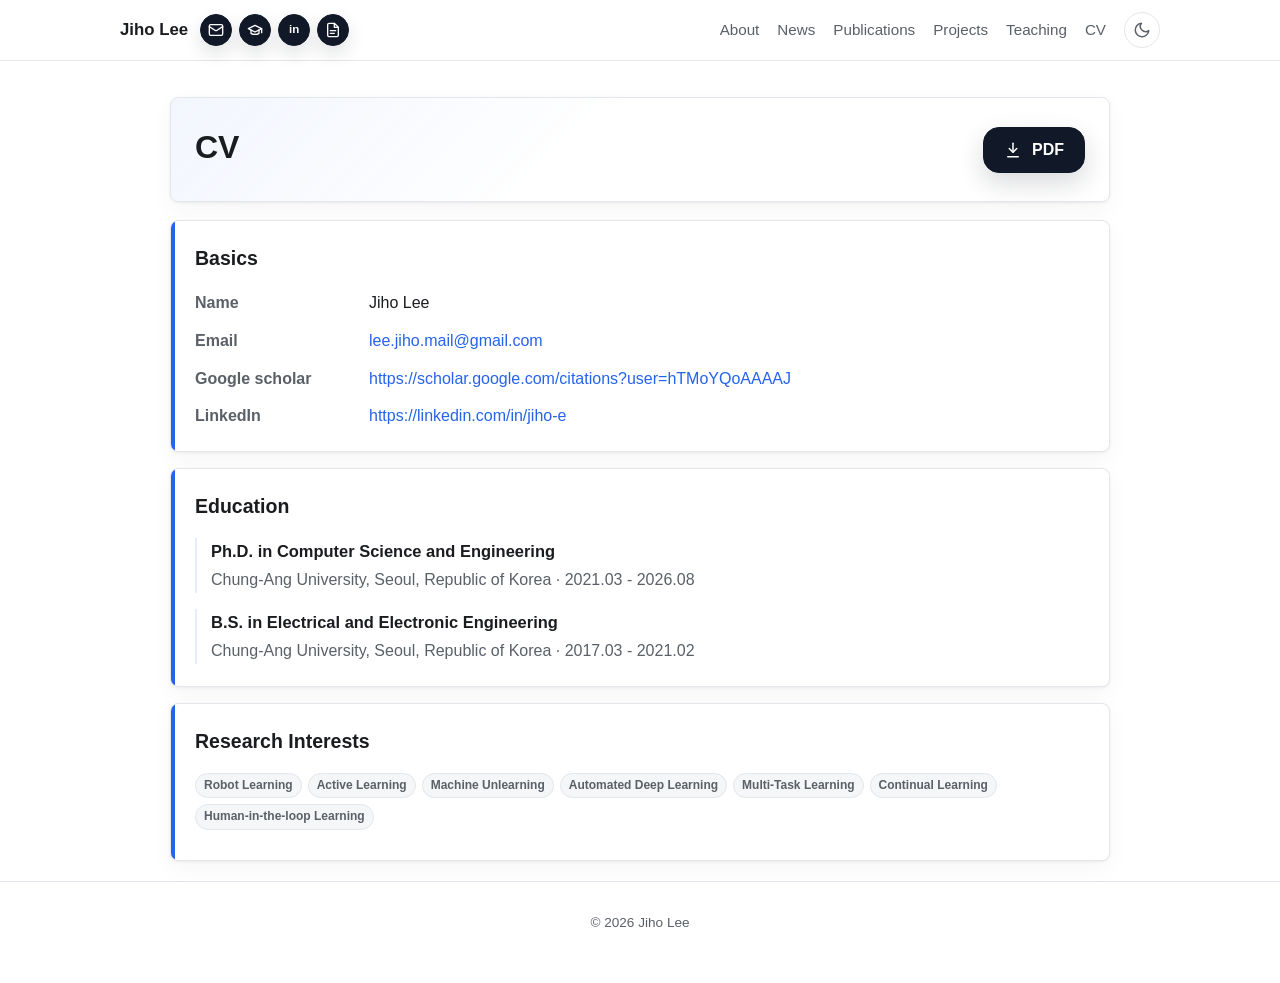
==== cv.html @ f9e29b37 "Initial personal page" ====
<!DOCTYPE html>
<html lang="en" data-theme="light">
<head>
  <meta charset="UTF-8" />
  <meta name="viewport" content="width=device-width, initial-scale=1.0" />
  <title>CV | Jiho Lee</title>
  <meta name="description" content="CV of Jiho Lee, Chung-Ang University." />
  <link rel="icon" href="assets/icon.svg" type="image/svg+xml" />
  <link rel="stylesheet" href="css/style.css" />
  <script>
    (function () {
      try {
        var stored = localStorage.getItem("theme");
        var prefersDark = window.matchMedia("(prefers-color-scheme: dark)").matches;
        var theme = stored || (prefersDark ? "dark" : "light");
        document.documentElement.setAttribute("data-theme", theme);
      } catch (e) {}
    })();
  </script>
</head>
<body>
  <svg class="icon-sprite" xmlns="http://www.w3.org/2000/svg" aria-hidden="true">
    <symbol id="icon-mail" viewBox="0 0 24 24">
      <rect width="20" height="16" x="2" y="4" rx="2"></rect>
      <path d="m22 7-8.97 5.7a1.94 1.94 0 0 1-2.06 0L2 7"></path>
    </symbol>
    <symbol id="icon-scholar" viewBox="0 0 24 24">
      <path d="M22 10 12 5 2 10l10 5 10-5z"></path>
      <path d="M6 12v5c3.2 2.2 8.8 2.2 12 0v-5"></path>
      <path d="M22 10v6"></path>
    </symbol>
    <symbol id="icon-file" viewBox="0 0 24 24">
      <path d="M14 2H6a2 2 0 0 0-2 2v16a2 2 0 0 0 2 2h12a2 2 0 0 0 2-2V8z"></path>
      <path d="M14 2v6h6"></path>
      <path d="M8 13h8"></path>
      <path d="M8 17h6"></path>
    </symbol>
    <symbol id="icon-download" viewBox="0 0 24 24">
      <path d="M12 3v12"></path>
      <path d="m7 10 5 5 5-5"></path>
      <path d="M5 21h14"></path>
    </symbol>
  </svg>
  <header class="topbar">
    <nav class="nav container">
      <div class="brand-group">
        <a class="brand" href="index.html">Jiho&nbsp;Lee</a>
        <div class="brand-socials" aria-label="Profile links">
          <a class="brand-icon" href="mailto:lee.jiho.mail@gmail.com" aria-label="Email" title="Email"><svg aria-hidden="true"><use href="#icon-mail"></use></svg></a>
          <a class="brand-icon" href="https://scholar.google.com/citations?user=hTMoYQoAAAAJ" target="_blank" rel="noopener" aria-label="Google Scholar" title="Google Scholar"><svg aria-hidden="true"><use href="#icon-scholar"></use></svg></a>
          <a class="brand-icon brand-icon-in" href="https://www.linkedin.com/in/jiho-e" target="_blank" rel="noopener" aria-label="LinkedIn" title="LinkedIn">in</a>
          <a class="brand-icon" href="cv.html" aria-label="CV" title="CV"><svg aria-hidden="true"><use href="#icon-file"></use></svg></a>
        </div>
      </div>
      <div class="nav-links">
        <a href="index.html#about">About</a>
        <a href="index.html#news">News</a>
        <a href="index.html#publications">Publications</a>
        <a href="index.html#projects">Projects</a>
        <a href="index.html#teaching">Teaching</a>
        <a href="cv.html">CV</a>
        <button id="theme-toggle" class="theme-toggle" type="button" aria-label="Toggle dark mode" title="Toggle dark mode">
          <svg class="icon-moon" xmlns="http://www.w3.org/2000/svg" viewBox="0 0 24 24" fill="none" stroke="currentColor" stroke-width="2" stroke-linecap="round" stroke-linejoin="round" aria-hidden="true"><path d="M21 12.79A9 9 0 1 1 11.21 3 7 7 0 0 0 21 12.79z"></path></svg>
          <svg class="icon-sun" xmlns="http://www.w3.org/2000/svg" viewBox="0 0 24 24" fill="none" stroke="currentColor" stroke-width="2" stroke-linecap="round" stroke-linejoin="round" aria-hidden="true"><circle cx="12" cy="12" r="5"></circle><line x1="12" y1="1" x2="12" y2="3"></line><line x1="12" y1="21" x2="12" y2="23"></line><line x1="4.22" y1="4.22" x2="5.64" y2="5.64"></line><line x1="18.36" y1="18.36" x2="19.78" y2="19.78"></line><line x1="1" y1="12" x2="3" y2="12"></line><line x1="21" y1="12" x2="23" y2="12"></line><line x1="4.22" y1="19.78" x2="5.64" y2="18.36"></line><line x1="18.36" y1="5.64" x2="19.78" y2="4.22"></line></svg>
        </button>
      </div>
    </nav>
  </header>

  <main class="container cv-main">
    <div class="cv-header">
      <div>
        <h1>CV</h1>
      </div>
      <a class="link-btn" href="https://drive.google.com/file/d/1GBX7mLcFZLv5dvUhRBTlcgIPeSysyjgo/view" target="_blank" rel="noopener"><svg class="link-icon" aria-hidden="true"><use href="#icon-download"></use></svg>PDF</a>
    </div>

    <section class="cv-section">
      <h2>Basics</h2>
      <div class="cv-grid">
        <div class="cv-label">Name</div>
        <div>Jiho Lee</div>
        <div class="cv-label">Email</div>
        <div><a href="mailto:lee.jiho.mail@gmail.com">lee.jiho.mail@gmail.com</a></div>
        <div class="cv-label">Google scholar</div>
        <div><a href="https://scholar.google.com/citations?user=hTMoYQoAAAAJ">https://scholar.google.com/citations?user=hTMoYQoAAAAJ</a></div>
        <div class="cv-label">LinkedIn</div>
        <div><a href="https://linkedin.com/in/jiho-e">https://linkedin.com/in/jiho-e</a></div>

      </div>
    </section>

    <section class="cv-section">
      <h2>Education</h2>
      <div class="cv-item">
        <h3>Ph.D. in Computer Science and Engineering</h3>
        <p>Chung-Ang University, Seoul, Republic of Korea · 2021.03 - 2026.08</p>
      </div>
      <div class="cv-item">
        <h3>B.S. in Electrical and Electronic Engineering</h3>
        <p>Chung-Ang University, Seoul, Republic of Korea · 2017.03 - 2021.02</p>
      </div>
    </section>

    <section class="cv-section">
      <h2>Research Interests</h2>
      <div class="tag-list">
        <span class="tag">Robot Learning</span>
        <span class="tag">Active Learning</span>
        <span class="tag">Machine Unlearning</span>
        <span class="tag">Automated Deep Learning</span>
        <span class="tag">Multi-Task Learning</span>
        <span class="tag">Continual Learning</span>
        <span class="tag">Human-in-the-loop Learning</span>
      </div>
    </section>
  </main>

  <footer class="footer">
    &copy; <span id="year"></span> Jiho Lee
  </footer>

  <script src="js/main.js"></script>
</body>
</html>
---- css/style.css ----
:root {
  --bg: #ffffff;
  --bg-soft: #f5f6f8;
  --surface: #ffffff;
  --border: #e3e6ea;
  --text: #1a1c1f;
  --text-soft: #5a6068;
  --accent: #2563eb;
  --accent-soft: rgba(37, 99, 235, 0.12);
  --accent-faint: rgba(37, 99, 235, 0.06);
  --section-tint: #f7f9fd;
  --shadow: 0 1px 3px rgba(0, 0, 0, 0.06), 0 8px 24px rgba(0, 0, 0, 0.04);
  --radius: 8px;
  --maxw: 1080px;
}

[data-theme="dark"] {
  --bg: #0b0e13;
  --bg-soft: #1c232e;
  --surface: #161d27;
  --border: #38424f;
  --text: #f2f5f8;
  --text-soft: #b9c2cf;
  --accent: #7fb4ff;
  --accent-soft: rgba(127, 180, 255, 0.20);
  --accent-faint: rgba(127, 180, 255, 0.10);
  --section-tint: #121a26;
  --shadow: 0 1px 3px rgba(0, 0, 0, 0.6), 0 10px 28px rgba(0, 0, 0, 0.5);
}

* { box-sizing: border-box; }

html { scroll-behavior: smooth; scroll-padding-top: 72px; }

body {
  margin: 0;
  font-family: -apple-system, BlinkMacSystemFont, "Segoe UI", Roboto, Helvetica, Arial, sans-serif;
  background: var(--bg);
  color: var(--text);
  line-height: 1.6;
  transition: background 0.25s ease, color 0.25s ease;
}

.container { width: 100%; max-width: var(--maxw); margin: 0 auto; padding: 0 20px; }

a { color: var(--accent); text-decoration: none; }
a:hover { text-decoration: underline; }

h1 { font-size: 2rem; margin: 0 0 4px; letter-spacing: 0; }
h2 {
  font-size: 1.62rem;
  margin: 0 0 18px;
  letter-spacing: 0;
  border-bottom: 1px solid var(--border);
  padding-bottom: 8px;
}

section { padding: 40px 0; }

.topbar {
  position: sticky;
  top: 0;
  z-index: 50;
  background: color-mix(in srgb, var(--bg) 88%, transparent);
  backdrop-filter: saturate(180%) blur(10px);
  border-bottom: 1px solid var(--border);
}
.nav { display: flex; align-items: center; justify-content: space-between; min-height: 60px; gap: 16px; }
.brand-group { display: flex; align-items: center; gap: 12px; min-width: 0; }
.brand { font-weight: 700; color: var(--text); font-size: 1.05rem; white-space: nowrap; }
.brand:hover { text-decoration: none; }
.brand-socials { display: flex; align-items: center; gap: 7px; }
.brand-icon {
  width: 32px;
  height: 32px;
  display: inline-flex;
  align-items: center;
  justify-content: center;
  border: 1px solid #111827;
  border-radius: 999px;
  background: #111827;
  color: #ffffff;
  box-shadow: 0 8px 18px rgba(17, 24, 39, 0.12);
  transition: background 0.18s, border-color 0.18s, color 0.18s, box-shadow 0.18s, transform 0.18s;
}
.brand-icon svg {
  width: 16px;
  height: 16px;
  fill: none;
  stroke: currentColor;
  stroke-width: 2;
  stroke-linecap: round;
  stroke-linejoin: round;
}
.brand-icon:hover {
  background: #347cc5;
  border-color: #347cc5;
  color: #ffffff;
  box-shadow: 0 8px 20px rgba(52, 124, 197, 0.24);
  text-decoration: none;
  transform: translateY(-1px);
}
.brand-icon-in {
  font-size: 0.72rem;
  font-weight: 800;
  line-height: 1;
}
.nav-links { display: flex; align-items: center; justify-content: flex-end; gap: 18px; flex-wrap: wrap; }
.nav-links a { color: var(--text-soft); font-size: 0.95rem; font-weight: 500; }
.nav-links a:hover { color: var(--accent); text-decoration: none; }

.theme-toggle {
  width: 36px; height: 36px;
  padding: 0;
  border: 1px solid var(--border);
  background: var(--surface);
  color: var(--text-soft);
  border-radius: 50%;
  cursor: pointer;
  display: inline-flex; align-items: center; justify-content: center;
  transition: border-color 0.2s, color 0.2s, transform 0.2s;
}
.theme-toggle:hover { border-color: var(--accent); color: var(--accent); transform: scale(1.05); }
.theme-toggle svg { width: 18px; height: 18px; display: block; }
.theme-toggle .icon-sun { display: none; }
[data-theme="dark"] .theme-toggle .icon-moon { display: none; }
[data-theme="dark"] .theme-toggle .icon-sun { display: block; }

.about { display: flex; gap: 26px; align-items: flex-start; flex-wrap: wrap; padding-top: 38px; }
.profile-side {
  width: 200px;
  flex: 0 0 200px;
  order: 2;
  align-self: flex-start;
  margin-top: 92px;
}
.avatar {
  display: block;
  width: 100%; height: 240px;
  border-radius: var(--radius);
  object-fit: cover;
  border: 3px solid var(--border);
  background: var(--bg-soft);
  box-shadow: var(--shadow);
}
.photo-note {
  margin: 16px 0 0;
  font-family: "SFMono-Regular", Consolas, "Liberation Mono", Menlo, monospace;
  font-size: 0.86rem;
  line-height: 1.45;
  color: var(--text);
  letter-spacing: 0;
  text-align: center;
}
.photo-note span {
  display: block;
  white-space: nowrap;
}
.photo-note-center {
  margin-top: 3px;
}
.photo-note a {
  color: var(--accent);
  font-weight: 800;
  text-decoration: underline;
  text-underline-offset: 3px;
}
.about-text { flex: 1; min-width: 280px; order: 1; }
.title {
  display: flex;
  align-items: center;
  flex-wrap: wrap;
  gap: 8px 10px;
  color: var(--text-soft);
  font-size: 1.05rem;
  margin: 0 0 14px;
  font-weight: 500;
}
.position-badge {
  display: inline-flex;
  align-items: center;
  max-width: 100%;
  min-height: 30px;
  padding: 6px 12px;
  border: 1px solid rgba(220, 38, 38, 0.26);
  border-radius: 999px;
  background: rgba(220, 38, 38, 0.08);
  color: #dc2626;
  font-size: 0.8rem;
  font-weight: 850;
  line-height: 1.2;
  letter-spacing: 0;
  text-transform: uppercase;
}
.bio { margin: 0 0 14px; }
.about-text .bio { text-align: left; }
.bio-block { margin: 2px 0 18px; }
.bio-lead {
  max-width: 820px;
  margin-bottom: 10px;
  color: var(--text);
  font-size: 1.05rem;
  font-weight: 760;
  line-height: 1.55;
}
.bio-highlight {
  color: var(--accent);
  font-weight: 860;
  padding: 0 3px;
  border-radius: 5px;
  background: linear-gradient(to top, var(--accent-faint) 45%, transparent 45%);
}
.bio-detail {
  position: relative;
  margin: 2px 0 0 8px;
  padding: 4px 0 4px 20px;
}
.bio-detail::before {
  content: "";
  position: absolute;
  left: 3px;
  top: 7px;
  bottom: 7px;
  width: 3px;
  border-radius: 999px;
  background: linear-gradient(180deg, var(--accent), rgba(52, 124, 197, 0.18));
}
.bio-detail .bio {
  position: relative;
  margin-bottom: 12px;
  padding: 8px 0 8px 14px;
  color: var(--text-soft);
  line-height: 1.64;
  background: linear-gradient(90deg, rgba(37, 99, 235, 0.055), transparent 82%);
  border-radius: 8px;
}
.bio-detail b {
  color: var(--text);
  font-weight: 720;
  padding: 0 2px;
  border-radius: 4px;
  background: linear-gradient(to top, rgba(245, 158, 11, 0.16) 42%, transparent 42%);
}
.thesis-title {
  display: block;
  margin: 7px 0 0 14px;
  color: var(--text);
  font-size: 0.88rem;
  font-weight: 760;
  line-height: 1.45;
  text-align: left;
  white-space: normal;
  overflow-wrap: break-word;
}
.thesis-title-label {
  display: inline-flex;
  align-items: center;
  min-height: 22px;
  margin-right: 6px;
  padding: 1px 7px;
  border: 1px solid rgba(37, 99, 235, 0.18);
  border-radius: 999px;
  background: var(--accent-faint);
  color: var(--accent);
  font-size: 0.72rem;
  font-weight: 800;
  line-height: 1.2;
  vertical-align: 1px;
}
.bio-detail .bio::before {
  content: "";
  position: absolute;
  left: -20px;
  top: 1.15em;
  width: 9px;
  height: 9px;
  border-radius: 50%;
  background: var(--accent);
  box-shadow: 0 0 0 4px var(--bg), 0 0 0 6px var(--accent-soft);
}
.bio-detail .bio:last-child { margin-bottom: 0; }

.research-keywords {
  display: flex;
  align-items: center;
  flex-wrap: wrap;
  gap: 8px 9px;
  margin: 0 0 18px;
}
.research-keywords-label {
  color: var(--text);
  font-size: 0.86rem;
  font-weight: 800;
  white-space: nowrap;
}
.research-keywords span:not(.research-keywords-label) {
  display: inline-flex;
  align-items: center;
  min-height: 28px;
  padding: 4px 8px;
  border-radius: 999px;
  border: 1px solid rgba(37, 99, 235, 0.20);
  background: rgba(37, 99, 235, 0.07);
  color: var(--accent);
  font-size: 0.8rem;
  font-weight: 750;
  line-height: 1.1;
  white-space: nowrap;
}
.research-keywords span:nth-child(3) {
  border-color: rgba(234, 88, 12, 0.24);
  background: rgba(234, 88, 12, 0.10);
  color: #ea580c;
}
.research-keywords span:nth-child(4) {
  border-color: rgba(220, 38, 38, 0.22);
  background: rgba(220, 38, 38, 0.09);
  color: #dc2626;
}
.research-keywords span:nth-child(5) {
  border-color: rgba(8, 145, 178, 0.22);
  background: rgba(8, 145, 178, 0.09);
  color: #0891b2;
}
.research-keywords span:nth-child(6) {
  border-color: rgba(124, 58, 237, 0.22);
  background: rgba(124, 58, 237, 0.09);
  color: #7c3aed;
}

.links { display: flex; flex-wrap: wrap; gap: 10px; }
.link-btn {
  display: inline-flex;
  align-items: center;
  justify-content: center;
  gap: 10px;
  min-height: 46px;
  padding: 0 20px;
  background: #111827;
  border: 1px solid #111827;
  border-radius: 16px;
  color: #ffffff;
  box-shadow: 0 10px 26px rgba(17, 24, 39, 0.16);
  font-size: 1rem;
  font-weight: 800;
  line-height: 1;
  transition: background 0.18s, border-color 0.18s, box-shadow 0.18s, transform 0.18s;
}
.link-btn:hover {
  background: #347cc5;
  border-color: #347cc5;
  color: #ffffff;
  box-shadow: 0 8px 20px rgba(52, 124, 197, 0.24);
  text-decoration: none;
  transform: translateY(-1px);
}
.icon-sprite {
  position: absolute;
  width: 0;
  height: 0;
  overflow: hidden;
}
.link-icon {
  width: 18px;
  height: 18px;
  flex: 0 0 18px;
  fill: none;
  stroke: currentColor;
  stroke-width: 2;
  stroke-linecap: round;
  stroke-linejoin: round;
}
.link-icon-in {
  display: inline-flex;
  align-items: center;
  justify-content: center;
  border: 1.7px solid currentColor;
  border-radius: 3px;
  font-size: 0.68rem;
  font-weight: 800;
  line-height: 1;
  fill: currentColor;
  stroke: none;
}

.news,
.projects {
  background: var(--section-tint);
  box-shadow: 0 0 0 100vmax var(--section-tint);
  clip-path: inset(0 -100vmax);
}

.news-list { list-style: none; margin: 0; padding: 0; }
.news-list li { display: flex; gap: 14px; padding: 10px 0; border-bottom: 1px solid var(--border); }
.news-list li:last-child { border-bottom: none; }
.news-date {
  flex-shrink: 0;
  font-variant-numeric: tabular-nums;
  color: var(--text-soft);
  font-weight: 700;
  font-size: 0.9rem;
  min-width: 72px;
}
.news-text { color: var(--text); font-size: 1.03rem; white-space: pre-line; }
.news-strong { font-weight: 800; }
.news-link {
  display: inline;
  font-size: inherit;
  font-weight: 700;
  letter-spacing: 0;
  padding: 0;
  border-radius: 0;
  background: transparent;
  color: #60a5fa;
  border: 0;
  text-decoration: underline;
  text-decoration-thickness: 1.5px;
  text-underline-offset: 3px;
  vertical-align: baseline;
  white-space: normal;
}
.news-link:hover {
  color: #3b82f6;
  text-decoration-thickness: 2px;
}
[data-theme="dark"] .news-link:hover { color: #b7d4ff; }
.news-toggle {
  display: inline-flex;
  align-items: center;
  justify-content: center;
  min-height: 38px;
  margin-top: 18px;
  padding: 0 18px;
  border: 1px solid var(--border);
  border-radius: 14px;
  background: var(--surface);
  color: var(--text-soft);
  font: inherit;
  font-size: 0.9rem;
  font-weight: 750;
  cursor: pointer;
  transition: border-color 0.18s, color 0.18s, background 0.18s, transform 0.18s;
}
.news-toggle:hover {
  border-color: var(--accent);
  color: var(--accent);
  background: var(--accent-faint);
  transform: translateY(-1px);
}

.section-heading {
  display: flex;
  align-items: flex-end;
  justify-content: space-between;
  gap: 16px;
  margin: 0 0 18px;
  border-bottom: 1px solid var(--border);
  padding-bottom: 8px;
}
.section-heading h2 {
  margin: 0;
  border-bottom: 0;
  padding-bottom: 0;
}
.pub-view-filters {
  display: inline-flex;
  align-items: center;
  gap: 6px;
  padding: 3px;
  border: 1px solid var(--border);
  border-radius: 999px;
  background: var(--bg-soft);
  flex-wrap: wrap;
}
.pub-view-filters .keyword-btn {
  border-color: transparent;
  background: transparent;
}
.pub-view-filters .keyword-btn:hover {
  background: var(--surface);
  border-color: var(--border);
}
.pub-view-filters .keyword-btn.active {
  background: var(--accent);
  border-color: var(--accent);
  color: #ffffff;
}
.pub-controls { display: flex; gap: 12px; align-items: center; margin-bottom: 12px; }
.pub-search {
  flex: 1; min-width: 220px;
  padding: 9px 13px;
  border: 1px solid var(--border);
  border-radius: var(--radius);
  background: var(--surface);
  color: var(--text);
  font-size: 0.92rem;
}
.pub-search:focus { outline: none; border-color: var(--accent); box-shadow: 0 0 0 3px var(--accent-soft); }

.pub-keyword-row {
  display: flex;
  align-items: flex-start;
  gap: 10px;
  margin-bottom: 10px;
}
.pub-filter-caption {
  flex: 0 0 auto;
  margin-top: 5px;
  color: var(--text-soft);
  font-size: 0.78rem;
  font-weight: 800;
  text-transform: uppercase;
}
.keyword-filters { display: flex; flex-wrap: wrap; gap: 6px; }
.keyword-btn {
  padding: 5px 11px;
  border: 1px solid var(--border);
  background: var(--surface);
  color: var(--text-soft);
  border-radius: 20px;
  font-size: 0.82rem;
  font-weight: 600;
  cursor: pointer;
  transition: all 0.15s;
}
.keyword-btn:hover { border-color: var(--accent); color: var(--accent); }
.keyword-btn.active { background: var(--accent); color: #fff; border-color: var(--accent); }
.keyword-btn.keyword-colored {
  border-color: var(--keyword-border);
  background: var(--keyword-bg);
  color: var(--keyword-color);
}
.keyword-btn.keyword-colored:hover {
  border-color: var(--keyword-color);
  background: var(--keyword-hover-bg);
  color: var(--keyword-color);
}
.keyword-btn.keyword-colored.active {
  border-color: var(--keyword-color);
  background: var(--keyword-color);
  color: #ffffff;
}
.filter-label { color: var(--text-soft); font-size: 0.85rem; margin-bottom: 18px; }

.pub-list { list-style: none; margin: 0; padding: 0; }
.pub-item,
.project-item {
  display: flex;
  gap: 22px;
  padding: 18px;
  margin-bottom: 14px;
  background: var(--surface);
  border: 1px solid var(--border);
  border-radius: var(--radius);
  box-shadow: var(--shadow);
  transition: transform 0.18s ease, border-color 0.18s ease;
}
.pub-item:hover,
.project-item:hover { transform: translateY(-2px); border-color: var(--accent); }

.pub-thumb,
.project-thumb {
  width: 230px;
  height: 160px;
  min-height: 150px;
  flex-shrink: 0;
  border-radius: var(--radius);
  border: 1px solid var(--border);
  background: #ffffff;
  display: flex;
  flex-direction: column;
  align-items: center;
  justify-content: center;
  overflow: hidden;
  text-align: center;
}
.pub-thumb img,
.project-thumb img {
  width: 100%;
  height: 100%;
  object-fit: contain;
  display: block;
  padding: 10px;
  background: #ffffff;
}
.pub-thumb-mark,
.project-thumb-mark { color: var(--accent); font-size: 1.35rem; font-weight: 800; line-height: 1; }
.pub-thumb-note,
.project-thumb-note { color: var(--text-soft); font-size: 0.72rem; font-weight: 600; margin-top: 8px; }
.thumb-label {
  min-height: 150px;
  background: #ffffff;
}
.pub-thumb-status,
.project-thumb-status {
  display: inline-flex;
  align-items: center;
  justify-content: center;
  padding: 7px 12px;
  border-radius: 999px;
  border: 1px solid rgba(90, 96, 104, 0.20);
  background: rgba(90, 96, 104, 0.08);
  color: var(--text-soft);
  font-size: 0.78rem;
  font-weight: 850;
  text-transform: uppercase;
}

.pub-body,
.project-body { flex: 1; min-width: 0; }
.pub-meta,
.project-category {
  color: var(--accent);
  font-size: 0.82rem;
  font-weight: 700;
  margin-bottom: 4px;
  display: flex;
  align-items: center;
  flex-wrap: wrap;
  gap: 6px;
}
.pub-meta-under-review { color: var(--text-soft); }
.pub-title,
.project-title { font-weight: 720; font-size: 1.1rem; margin: 0 0 4px; letter-spacing: 0; }
.project-desc { margin: 0 0 8px; color: var(--text); font-size: 1rem; }
.project-details { margin: 0 0 8px; padding-left: 18px; color: var(--text-soft); font-size: 0.9rem; }

.pub-note {
  display: inline-block;
  font-size: 0.72rem;
  font-weight: 700;
  letter-spacing: 0;
  text-transform: none;
  color: var(--accent);
  background: var(--accent-soft);
  padding: 2px 8px;
  border-radius: 6px;
  vertical-align: middle;
}
.pub-authors { color: var(--text-soft); font-size: 0.9rem; margin: 0 0 8px; display: block; }
.pub-authors .me {
  color: var(--text);
  font-weight: 700;
  text-decoration: underline;
  text-decoration-thickness: 1.5px;
  text-underline-offset: 3px;
}

.tag-list { display: flex; flex-wrap: wrap; gap: 6px; margin: 8px 0; }
.tag {
  font-size: 0.75rem;
  font-weight: 650;
  padding: 2px 8px;
  border-radius: 999px;
  background: var(--bg-soft);
  color: var(--text-soft);
  border: 1px solid var(--border);
}
.tag.keyword-colored {
  background: var(--keyword-bg);
  color: var(--keyword-color);
  border-color: var(--keyword-border);
}

.pub-links { display: flex; flex-wrap: wrap; gap: 8px; margin-top: 10px; }
.chip {
  display: inline-flex;
  align-items: center;
  justify-content: center;
  gap: 7px;
  min-height: 34px;
  padding: 0 13px;
  border-radius: 10px;
  background: #111827;
  color: #ffffff;
  border: 1px solid #111827;
  box-shadow: 0 6px 16px rgba(17, 24, 39, 0.12);
  font-size: 0.82rem;
  font-weight: 750;
  line-height: 1;
  transition: background 0.18s, border-color 0.18s, box-shadow 0.18s, transform 0.18s;
}
.chip:hover {
  background: #347cc5;
  border-color: #347cc5;
  color: #ffffff;
  text-decoration: none;
  box-shadow: 0 8px 20px rgba(52, 124, 197, 0.24);
  transform: translateY(-1px);
}
.chip-code:hover { background: #347cc5; border-color: #347cc5; }
.chip-muted {
  color: var(--text-soft);
  background: var(--bg-soft);
  border: 1px dashed var(--border);
  box-shadow: none;
}
.chip-muted:hover {
  color: var(--text-soft);
  background: var(--bg-soft);
  border-color: var(--border);
  transform: none;
}
.chip-icon {
  width: 15px;
  height: 15px;
  flex: 0 0 15px;
  position: relative;
  display: inline-flex;
  align-items: center;
  justify-content: center;
}
.chip-icon-paper::before,
.chip-icon-pdf::before {
  content: "";
  width: 10px;
  height: 13px;
  border: 1.7px solid currentColor;
  border-radius: 2px;
}
.chip-icon-paper::after,
.chip-icon-pdf::after {
  content: "";
  position: absolute;
  left: 4px;
  bottom: 4px;
  width: 6px;
  height: 1.6px;
  background: currentColor;
  box-shadow: 0 -4px 0 currentColor;
}
.chip-icon-arxiv::before,
.chip-icon-arxiv::after {
  content: "";
  position: absolute;
  width: 17px;
  height: 1.8px;
  background: currentColor;
  border-radius: 999px;
}
.chip-icon-arxiv::before { transform: rotate(48deg); }
.chip-icon-arxiv::after { transform: rotate(-48deg); }
.chip-icon-code::before {
  content: "GH";
  font-size: 0.68rem;
  font-weight: 900;
}
.chip-icon-video::before {
  content: "";
  width: 0;
  height: 0;
  border-top: 7px solid transparent;
  border-bottom: 7px solid transparent;
  border-left: 11px solid currentColor;
  margin-left: 2px;
}
.chip-icon-project::before {
  content: "";
  width: 12px;
  height: 12px;
  border-top: 2px solid currentColor;
  border-right: 2px solid currentColor;
  transform: translate(-1px, 1px);
}
.chip-icon-project::after {
  content: "";
  position: absolute;
  width: 14px;
  height: 2px;
  background: currentColor;
  border-radius: 999px;
  transform: rotate(-45deg) translate(-1px, 0);
}

.project-list { display: grid; gap: 12px; }
.project-toggle {
  justify-self: start;
  min-height: 38px;
  padding: 0 18px;
  border: 1px solid var(--border);
  border-radius: 14px;
  background: var(--surface);
  color: var(--text-soft);
  font: inherit;
  font-size: 0.9rem;
  font-weight: 750;
  cursor: pointer;
  transition: border-color 0.18s, color 0.18s, background 0.18s, transform 0.18s;
}
.project-toggle:hover {
  border-color: var(--accent);
  color: var(--accent);
  background: var(--accent-faint);
  transform: translateY(-1px);
}
.project-other-list { display: grid; gap: 12px; }
.project-other-list[hidden] { display: none; }
.project-item.project-other { padding-left: 18px; }
.teaching-list { list-style: none; margin: 0; padding: 0; }
.teaching-list li { padding: 11px 0; border-bottom: 1px solid var(--border); color: var(--text-soft); font-size: 1rem; }
.teaching-list li:last-child { border-bottom: none; }
.teaching-list strong { color: var(--text); font-size: 1.04rem; }

.loading { color: var(--text-soft); font-style: italic; padding: 10px 0; }
.error { color: #e5484d; }
.empty { color: var(--text-soft); font-style: italic; }

.footer { padding: 30px 20px 50px; color: var(--text-soft); font-size: 0.85rem; text-align: center; border-top: 1px solid var(--border); margin-top: 20px; }

.cv-main { max-width: 980px; padding-top: 36px; }
.cv-header {
  display: flex;
  gap: 18px;
  align-items: center;
  justify-content: space-between;
  margin-bottom: 18px;
  padding: 24px;
  border: 1px solid var(--border);
  border-radius: var(--radius);
  background: linear-gradient(135deg, var(--accent-faint), var(--surface) 45%);
  box-shadow: var(--shadow);
}
.cv-header p { margin: 8px 0 0; color: var(--text-soft); font-size: 1.02rem; }
.cv-section {
  position: relative;
  padding: 22px 24px;
  margin-bottom: 16px;
  border: 1px solid var(--border);
  border-radius: var(--radius);
  background: var(--surface);
  box-shadow: var(--shadow);
  overflow: hidden;
}
.cv-section::before {
  content: "";
  position: absolute;
  left: 0;
  top: 0;
  bottom: 0;
  width: 4px;
  background: var(--accent);
}
.cv-section h2 {
  margin-bottom: 16px;
  border-bottom: 0;
  padding-bottom: 0;
  font-size: 1.22rem;
}
.cv-grid { display: grid; grid-template-columns: 150px 1fr; gap: 12px 24px; }
.cv-label { color: var(--text-soft); font-weight: 750; }
.cv-item {
  margin: 0 0 16px;
  padding-left: 14px;
  border-left: 2px solid var(--accent-soft);
}
.cv-item:last-child { margin-bottom: 0; }
.cv-item h3 { font-size: 1.03rem; margin: 0 0 3px; letter-spacing: 0; }
.cv-item p { margin: 0; color: var(--text-soft); }

@media (max-width: 720px) {
  .nav { align-items: flex-start; flex-wrap: wrap; padding: 12px 20px; }
  .nav-links { width: 100%; justify-content: flex-start; gap: 10px 12px; }
  .nav-links a { font-size: 0.88rem; }
  .about { flex-direction: column; text-align: left; }
  .profile-side {
    width: 190px;
    flex: 0 0 auto;
    order: 1;
    align-self: center;
    margin-top: 0;
  }
  .avatar { height: 230px; }
  .photo-note { font-size: 0.86rem; }
  .about-text { order: 2; width: 100%; }
  .about-text h1 { text-align: center; }
  .about-text .title {
    justify-content: center;
    text-align: center;
  }
  .bio-detail {
    margin-left: 0;
    padding-left: 20px;
  }
  .links, .research-keywords { justify-content: flex-start; }
  .research-keywords { flex-wrap: wrap; }
  .thesis-title {
    margin-left: 0;
    white-space: normal;
  }
  .section-heading { align-items: flex-start; flex-direction: column; gap: 10px; }
  .pub-view-filters { width: 100%; border-radius: var(--radius); }
  .pub-keyword-row { flex-direction: column; gap: 6px; }
  .pub-filter-caption { margin-top: 0; }
  .pub-item, .project-item { flex-direction: column; }
  .pub-thumb, .project-thumb { width: 100%; height: 200px; min-height: 190px; }
  .cv-header { flex-direction: column; }
  .cv-grid { grid-template-columns: 1fr; gap: 4px; }
}

@media (max-width: 460px) {
  .container { padding: 0 16px; }
  .nav { padding-left: 16px; padding-right: 16px; }
  .theme-toggle { width: 34px; height: 34px; }
  h1 { font-size: 1.75rem; }
  .pub-search { min-width: 100%; }
  .news-list li { flex-direction: column; gap: 2px; }
}
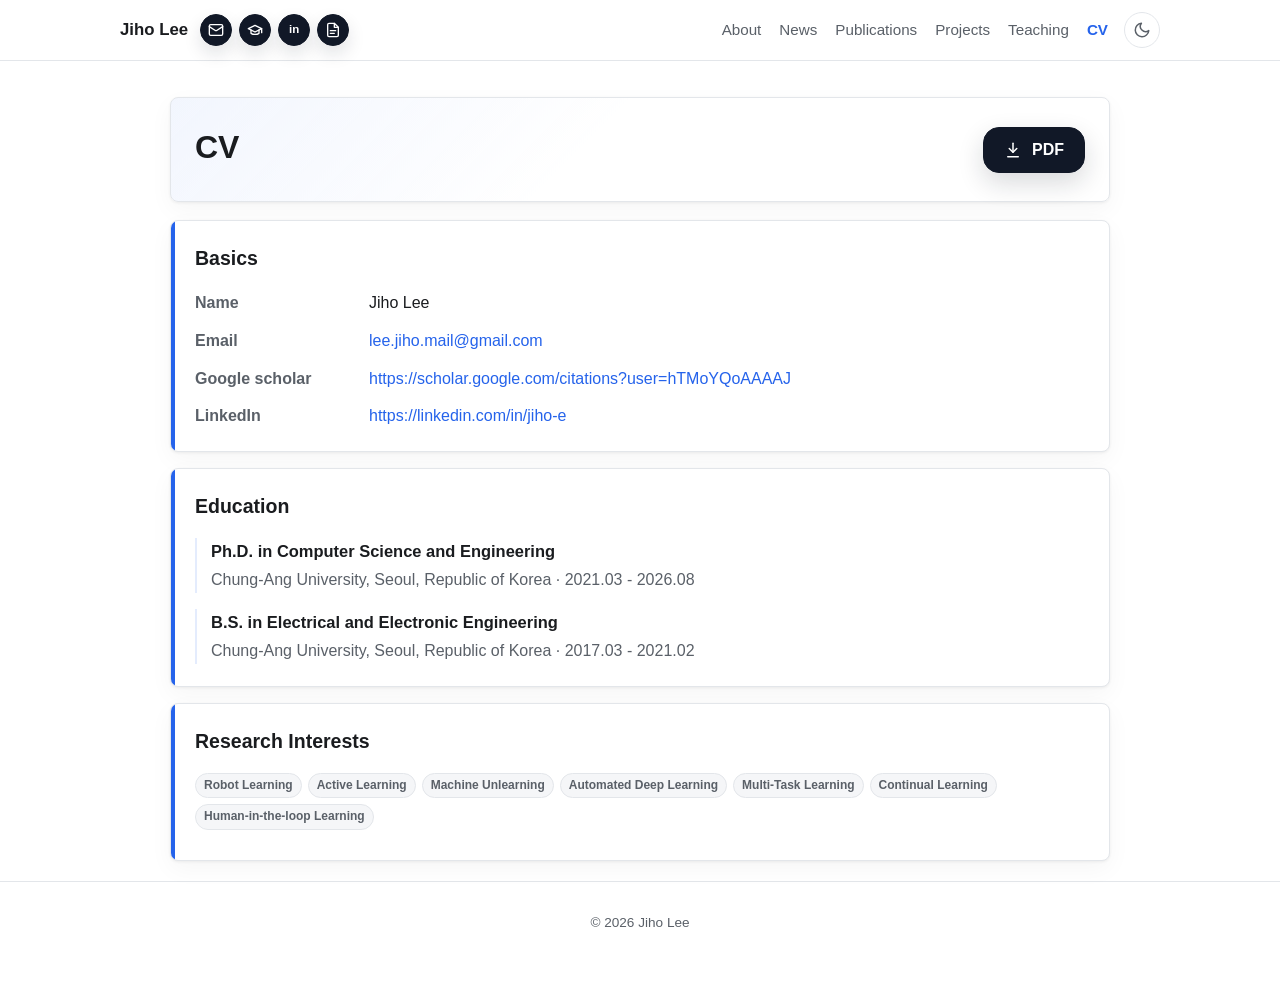
==== commit 1c4a8d28: "Update" ====
--- a/cv.html
+++ b/cv.html
@@ -59,11 +59,11 @@
         <a href="index.html#projects">Projects</a>
         <a href="index.html#teaching">Teaching</a>
         <a href="cv.html">CV</a>
-        <button id="theme-toggle" class="theme-toggle" type="button" aria-label="Toggle dark mode" title="Toggle dark mode">
+      </div>
+      <button id="theme-toggle" class="theme-toggle" type="button" aria-label="Toggle dark mode" title="Toggle dark mode">
           <svg class="icon-moon" xmlns="http://www.w3.org/2000/svg" viewBox="0 0 24 24" fill="none" stroke="currentColor" stroke-width="2" stroke-linecap="round" stroke-linejoin="round" aria-hidden="true"><path d="M21 12.79A9 9 0 1 1 11.21 3 7 7 0 0 0 21 12.79z"></path></svg>
           <svg class="icon-sun" xmlns="http://www.w3.org/2000/svg" viewBox="0 0 24 24" fill="none" stroke="currentColor" stroke-width="2" stroke-linecap="round" stroke-linejoin="round" aria-hidden="true"><circle cx="12" cy="12" r="5"></circle><line x1="12" y1="1" x2="12" y2="3"></line><line x1="12" y1="21" x2="12" y2="23"></line><line x1="4.22" y1="4.22" x2="5.64" y2="5.64"></line><line x1="18.36" y1="18.36" x2="19.78" y2="19.78"></line><line x1="1" y1="12" x2="3" y2="12"></line><line x1="21" y1="12" x2="23" y2="12"></line><line x1="4.22" y1="19.78" x2="5.64" y2="18.36"></line><line x1="18.36" y1="5.64" x2="19.78" y2="4.22"></line></svg>
-        </button>
-      </div>
+      </button>
     </nav>
   </header>
 
--- a/css/style.css
+++ b/css/style.css
@@ -105,12 +105,14 @@
   font-weight: 800;
   line-height: 1;
 }
-.nav-links { display: flex; align-items: center; justify-content: flex-end; gap: 18px; flex-wrap: wrap; }
+.nav-links { display: flex; align-items: center; justify-content: flex-end; gap: 18px; flex-wrap: wrap; margin-left: auto; }
 .nav-links a { color: var(--text-soft); font-size: 0.95rem; font-weight: 500; }
 .nav-links a:hover { color: var(--accent); text-decoration: none; }
+.nav-links a[aria-current] { color: var(--accent); font-weight: 700; }
 
 .theme-toggle {
   width: 36px; height: 36px;
+  flex-shrink: 0;
   padding: 0;
   border: 1px solid var(--border);
   background: var(--surface);
@@ -857,10 +859,21 @@
 .cv-item h3 { font-size: 1.03rem; margin: 0 0 3px; letter-spacing: 0; }
 .cv-item p { margin: 0; color: var(--text-soft); }
 
+@media (max-width: 800px) {
+  .nav {
+    display: grid;
+    grid-template-columns: minmax(0, 1fr) auto;
+    align-items: center;
+    gap: 10px 12px;
+    padding: 12px 20px;
+  }
+  .brand-group { grid-column: 1; grid-row: 1; flex-wrap: wrap; }
+  .theme-toggle { grid-column: 2; grid-row: 1; align-self: start; justify-self: end; }
+  .nav-links { grid-column: 1 / -1; grid-row: 2; width: auto; margin-left: 0; justify-content: flex-start; gap: 10px 12px; }
+  .nav-links a { font-size: 0.88rem; }
+}
+
 @media (max-width: 720px) {
-  .nav { align-items: flex-start; flex-wrap: wrap; padding: 12px 20px; }
-  .nav-links { width: 100%; justify-content: flex-start; gap: 10px 12px; }
-  .nav-links a { font-size: 0.88rem; }
   .about { flex-direction: column; text-align: left; }
   .profile-side {
     width: 190px;
@@ -899,7 +912,7 @@
 
 @media (max-width: 460px) {
   .container { padding: 0 16px; }
-  .nav { padding-left: 16px; padding-right: 16px; }
+  .nav { padding: 12px 16px; }
   .theme-toggle { width: 34px; height: 34px; }
   h1 { font-size: 1.75rem; }
   .pub-search { min-width: 100%; }
